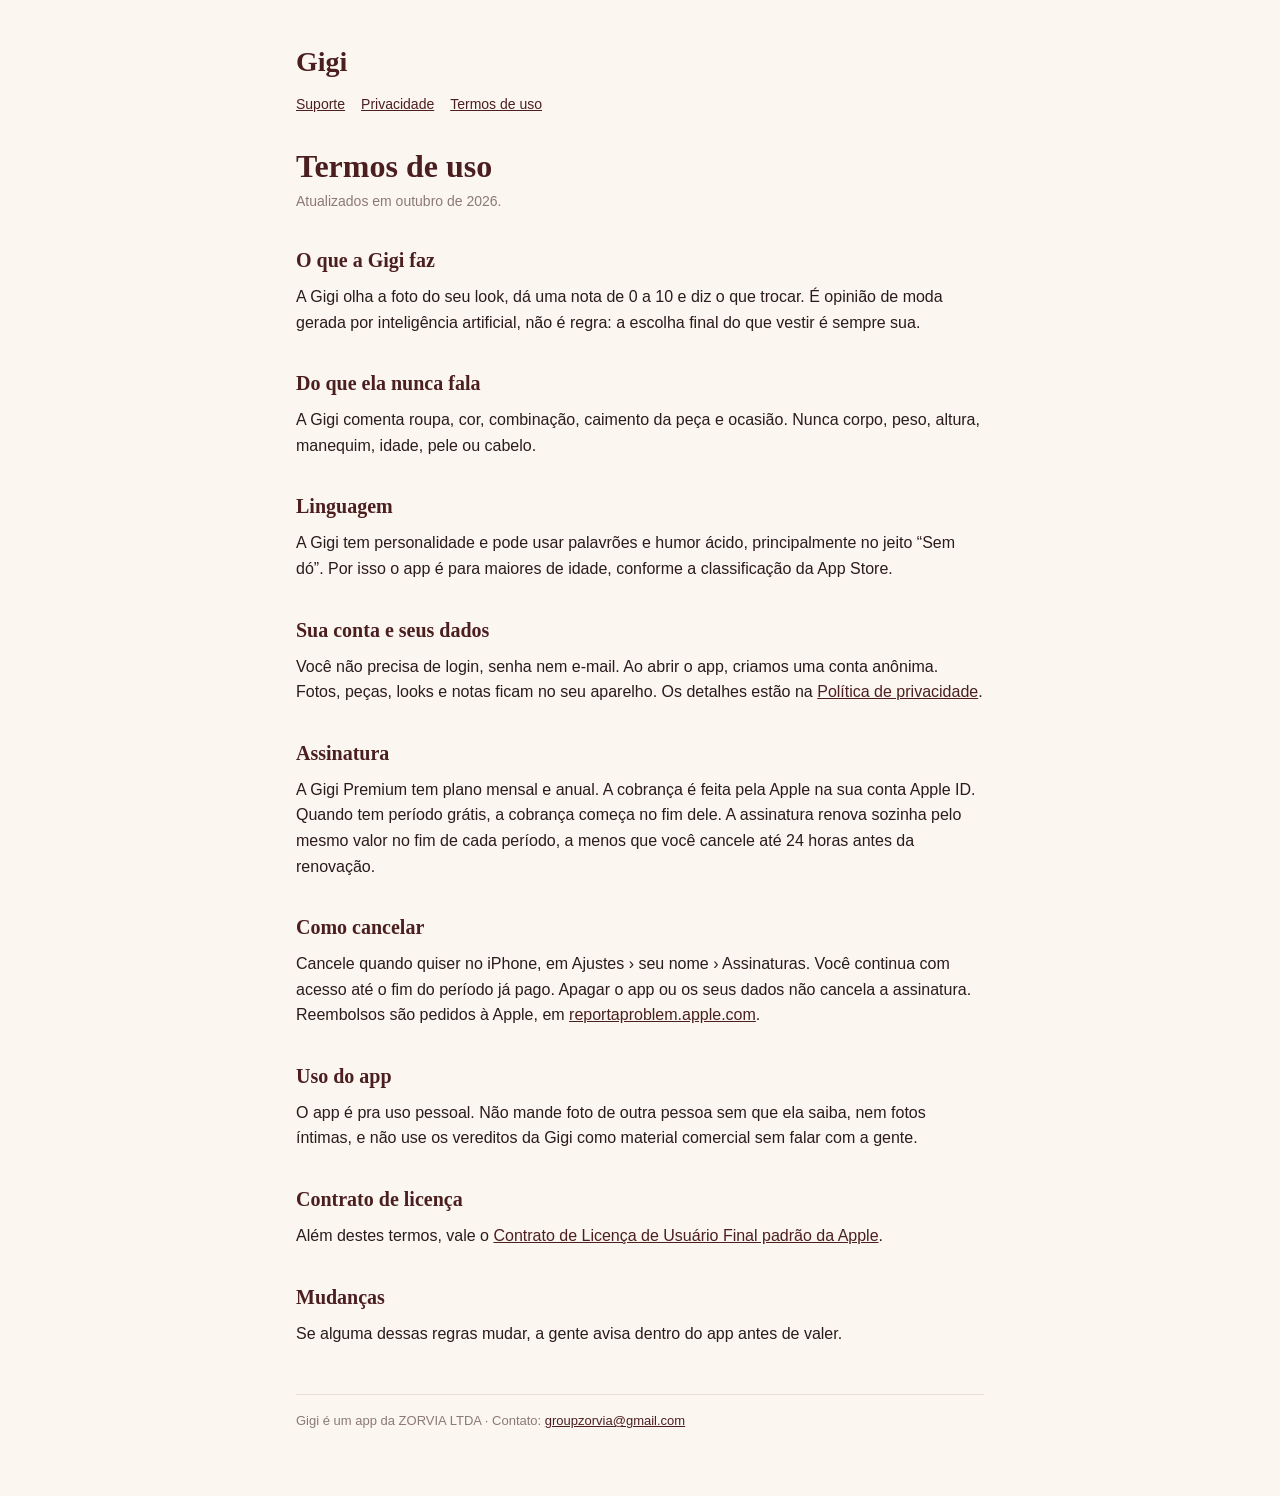
==== termos.html @ e26fcb72 "Gigi: suporte, privacidade e termos" ====
<!doctype html>
<html lang="pt-BR"><head><meta charset="utf-8"><meta name="viewport" content="width=device-width, initial-scale=1"><title>Gigi — Termos de uso</title><link rel="stylesheet" href="style.css"></head><body><main><header><a href="./">Gigi</a></header><nav><a href="./">Suporte</a><a href="privacidade.html">Privacidade</a><a href="termos.html">Termos de uso</a></nav>
<h1>Termos de uso</h1>
<p class="updated">Atualizados em outubro de 2026.</p>
<h2>O que a Gigi faz</h2>
<p>A Gigi olha a foto do seu look, dá uma nota de 0 a 10 e diz o que trocar. É opinião de moda gerada por inteligência artificial, não é regra: a escolha final do que vestir é sempre sua.</p>
<h2>Do que ela nunca fala</h2>
<p>A Gigi comenta roupa, cor, combinação, caimento da peça e ocasião. Nunca corpo, peso, altura, manequim, idade, pele ou cabelo.</p>
<h2>Linguagem</h2>
<p>A Gigi tem personalidade e pode usar palavrões e humor ácido, principalmente no jeito “Sem dó”. Por isso o app é para maiores de idade, conforme a classificação da App Store.</p>
<h2>Sua conta e seus dados</h2>
<p>Você não precisa de login, senha nem e-mail. Ao abrir o app, criamos uma conta anônima. Fotos, peças, looks e notas ficam no seu aparelho. Os detalhes estão na <a href="privacidade.html">Política de privacidade</a>.</p>
<h2>Assinatura</h2>
<p>A Gigi Premium tem plano mensal e anual. A cobrança é feita pela Apple na sua conta Apple ID. Quando tem período grátis, a cobrança começa no fim dele. A assinatura renova sozinha pelo mesmo valor no fim de cada período, a menos que você cancele até 24 horas antes da renovação.</p>
<h2>Como cancelar</h2>
<p>Cancele quando quiser no iPhone, em Ajustes › seu nome › Assinaturas. Você continua com acesso até o fim do período já pago. Apagar o app ou os seus dados não cancela a assinatura. Reembolsos são pedidos à Apple, em <a href="https://reportaproblem.apple.com">reportaproblem.apple.com</a>.</p>
<h2>Uso do app</h2>
<p>O app é pra uso pessoal. Não mande foto de outra pessoa sem que ela saiba, nem fotos íntimas, e não use os vereditos da Gigi como material comercial sem falar com a gente.</p>
<h2>Contrato de licença</h2>
<p>Além destes termos, vale o <a href="https://www.apple.com/legal/internet-services/itunes/dev/stdeula/">Contrato de Licença de Usuário Final padrão da Apple</a>.</p>
<h2>Mudanças</h2>
<p>Se alguma dessas regras mudar, a gente avisa dentro do app antes de valer.</p>
<footer>Gigi é um app da ZORVIA LTDA · Contato: <a href="mailto:groupzorvia@gmail.com">groupzorvia@gmail.com</a></footer></main></body></html>
---- style.css ----
:root { --wine: #4B1F20; --cream: #FBF6F0; --ink: #2B1B1A; --muted: #8C7974; --line: #E9DED4; }
* { box-sizing: border-box; }
body { margin: 0; background: var(--cream); color: var(--ink); font: 16px/1.6 -apple-system, BlinkMacSystemFont, "Segoe UI", Roboto, sans-serif; }
main { max-width: 720px; margin: 0 auto; padding: 40px 16px 64px; }
header a { color: var(--wine); text-decoration: none; font-family: Georgia, "Times New Roman", serif; font-size: 28px; font-weight: 700; }
nav { margin: 8px 0 32px; display: flex; gap: 16px; flex-wrap: wrap; }
nav a { color: var(--wine); font-size: 14px; }
h1 { font-family: Georgia, "Times New Roman", serif; color: var(--wine); font-size: 32px; line-height: 1.2; margin: 0 0 4px; }
h2 { font-family: Georgia, "Times New Roman", serif; color: var(--wine); font-size: 20px; margin: 32px 0 8px; }
.updated { color: var(--muted); font-size: 14px; margin: 0 0 24px; }
p, li { margin: 0 0 12px; }
a { color: var(--wine); }
.card { background: #fff; border: 1px solid var(--line); border-radius: 16px; padding: 20px; margin: 16px 0; }
footer { margin-top: 48px; color: var(--muted); font-size: 13px; border-top: 1px solid var(--line); padding-top: 16px; }
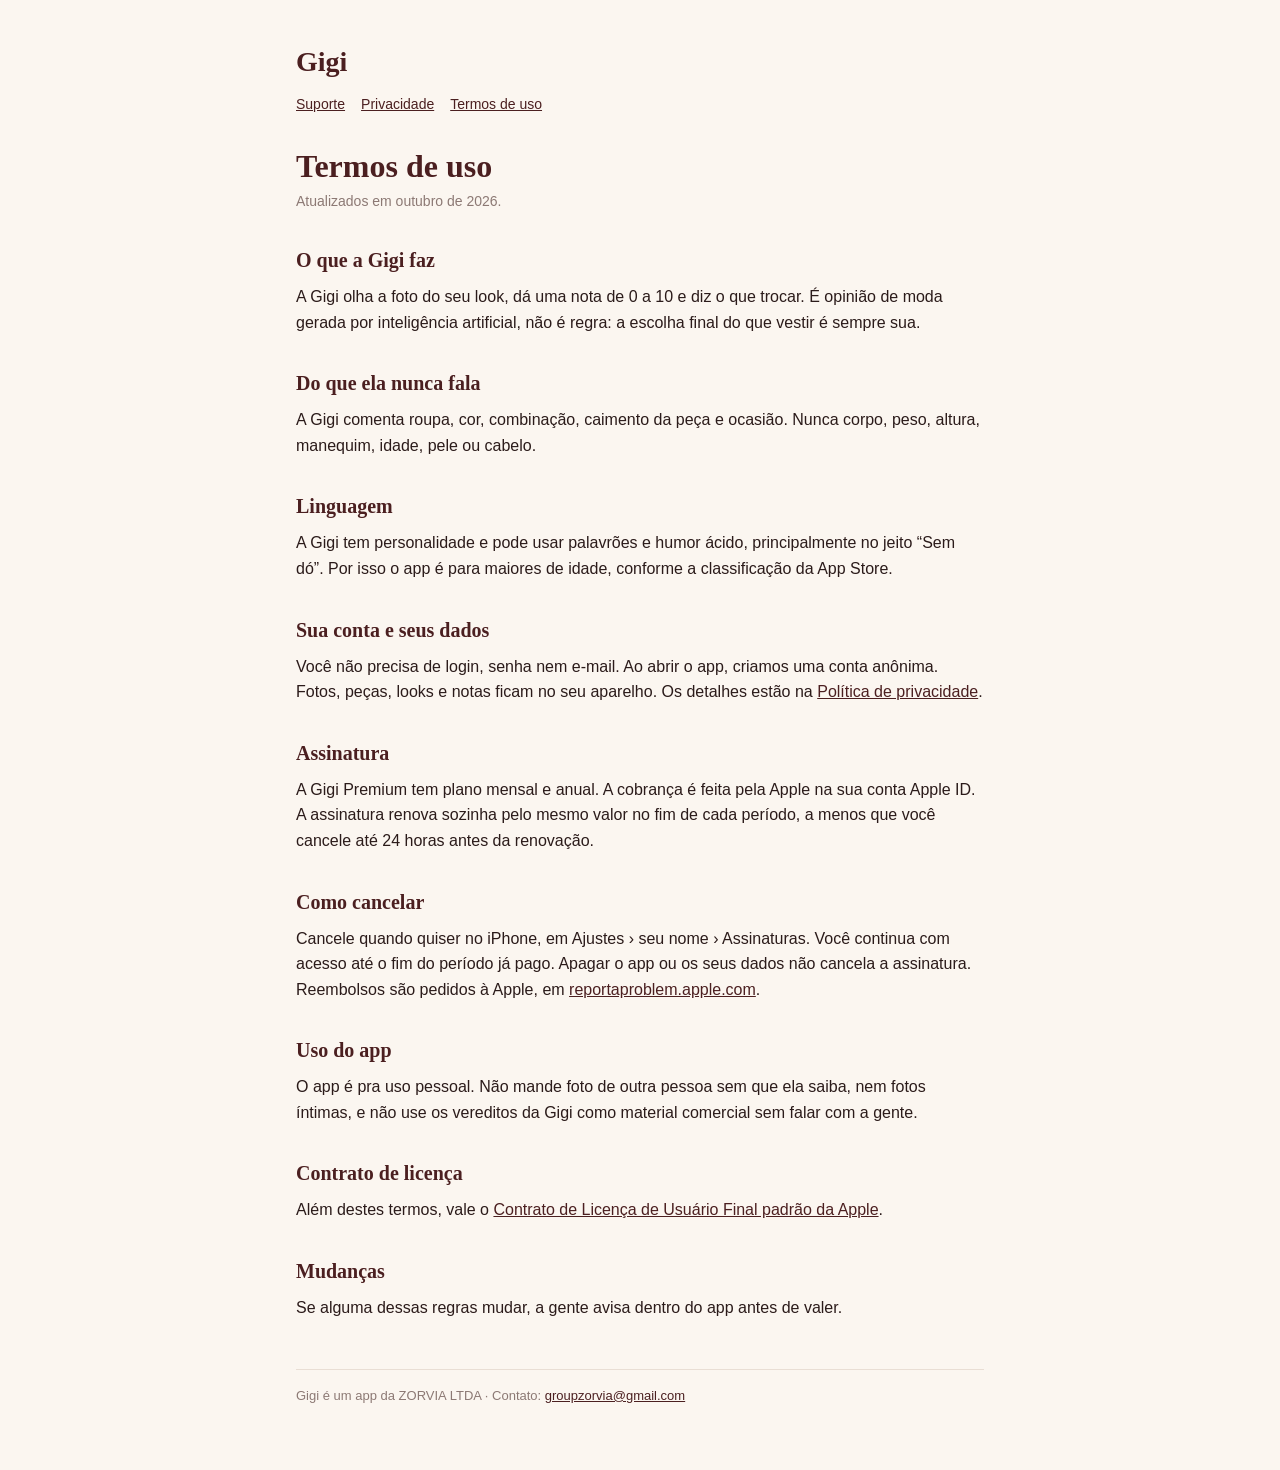
==== commit 2d1842cf: "Termos: sem período grátis" ====
--- a/termos.html
+++ b/termos.html
@@ -11,7 +11,7 @@
 <h2>Sua conta e seus dados</h2>
 <p>Você não precisa de login, senha nem e-mail. Ao abrir o app, criamos uma conta anônima. Fotos, peças, looks e notas ficam no seu aparelho. Os detalhes estão na <a href="privacidade.html">Política de privacidade</a>.</p>
 <h2>Assinatura</h2>
-<p>A Gigi Premium tem plano mensal e anual. A cobrança é feita pela Apple na sua conta Apple ID. Quando tem período grátis, a cobrança começa no fim dele. A assinatura renova sozinha pelo mesmo valor no fim de cada período, a menos que você cancele até 24 horas antes da renovação.</p>
+<p>A Gigi Premium tem plano mensal e anual. A cobrança é feita pela Apple na sua conta Apple ID. A assinatura renova sozinha pelo mesmo valor no fim de cada período, a menos que você cancele até 24 horas antes da renovação.</p>
 <h2>Como cancelar</h2>
 <p>Cancele quando quiser no iPhone, em Ajustes › seu nome › Assinaturas. Você continua com acesso até o fim do período já pago. Apagar o app ou os seus dados não cancela a assinatura. Reembolsos são pedidos à Apple, em <a href="https://reportaproblem.apple.com">reportaproblem.apple.com</a>.</p>
 <h2>Uso do app</h2>
